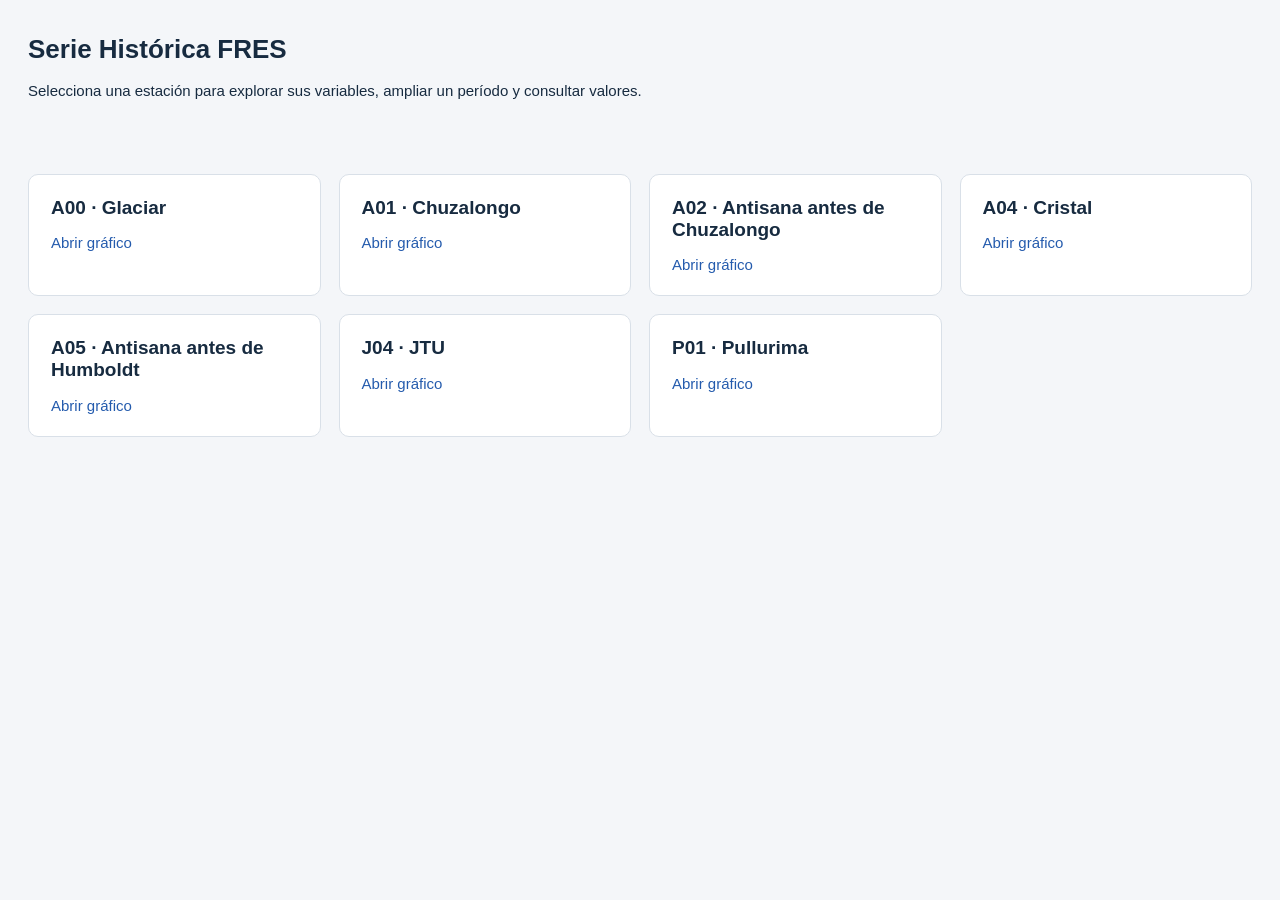
==== index.html @ a8f53382 "Publicar series históricas FRES con visualización Plotly desde CSV" ====
<!doctype html><html lang="es"><head><meta charset="utf-8"><meta name="viewport" content="width=device-width,initial-scale=1"><title>Serie Histórica FRES</title><link rel="stylesheet" href="assets/styles.css"></head><body><header><h1>Serie Histórica FRES</h1><p>Selecciona una estación para explorar sus variables, ampliar un período y consultar valores.</p></header><main><div class="grid"><a class="card" href="A00.html"><h2>A00 · Glaciar</h2><span>Abrir gráfico</span></a><a class="card" href="A01.html"><h2>A01 · Chuzalongo</h2><span>Abrir gráfico</span></a><a class="card" href="A02.html"><h2>A02 · Antisana antes de Chuzalongo</h2><span>Abrir gráfico</span></a><a class="card" href="A04.html"><h2>A04 · Cristal</h2><span>Abrir gráfico</span></a><a class="card" href="A05.html"><h2>A05 · Antisana antes de Humboldt</h2><span>Abrir gráfico</span></a><a class="card" href="J04.html"><h2>J04 · JTU</h2><span>Abrir gráfico</span></a><a class="card" href="P01.html"><h2>P01 · Pullurima</h2><span>Abrir gráfico</span></a></div></main></body></html>
---- assets/styles.css ----
body{margin:0;color:#172b40;background:#f4f6f9;font:15px Arial,sans-serif}header,main{max-width:1500px;margin:auto;padding:20px 28px}header{padding-bottom:8px}a{color:#245bad}h1{font-size:26px;margin:14px 0 8px}p{line-height:1.5}.toolbar{display:flex;flex-wrap:wrap;gap:12px;align-items:end;background:white;padding:16px;border:1px solid #d9e0e8;border-radius:8px;position:sticky;top:0;z-index:20}[hidden]{display:none!important}label{display:grid;gap:6px}button,input{font:inherit;padding:8px 12px;border:1px solid #acb8c8;border-radius:5px;background:white}button{cursor:pointer}button:hover{background:#e8eef9}button:focus-visible,a:focus-visible{outline:3px solid #2563eb;outline-offset:3px}.plot{margin-top:16px;background:white;border:1px solid #d9e0e8;border-radius:8px;min-height:200px}small{color:#536478}.error{color:#a02020}.grid{display:grid;grid-template-columns:repeat(auto-fit,minmax(260px,1fr));gap:18px;margin-top:28px}.card{display:block;background:white;border:1px solid #d9e0e8;border-radius:10px;padding:22px;text-decoration:none;color:inherit}.card:hover{border-color:#2563eb}h2{font-size:19px;margin-top:0}.card span{color:#245bad}@media(max-width:600px){header,main{padding:16px 12px}h1{font-size:23px}.toolbar{position:static;gap:8px}.toolbar input{max-width:140px}}
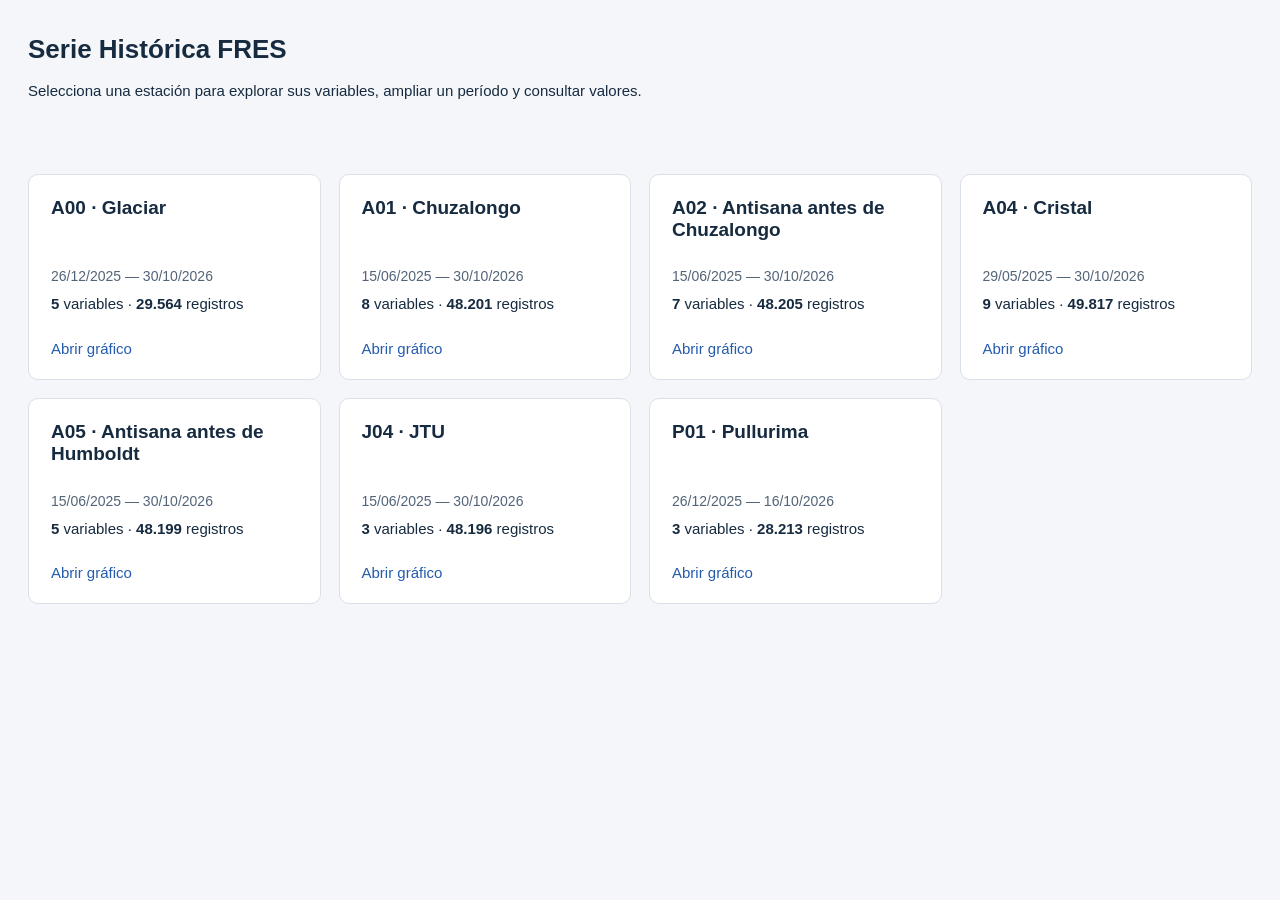
==== commit c3d4ddc6: "Mostrar fechas, variables y registros por estación y recalcular al publicar CSV" ====
--- a/index.html
+++ b/index.html
@@ -1 +1 @@
-<!doctype html><html lang="es"><head><meta charset="utf-8"><meta name="viewport" content="width=device-width,initial-scale=1"><title>Serie Histórica FRES</title><link rel="stylesheet" href="assets/styles.css"></head><body><header><h1>Serie Histórica FRES</h1><p>Selecciona una estación para explorar sus variables, ampliar un período y consultar valores.</p></header><main><div class="grid"><a class="card" href="A00.html"><h2>A00 · Glaciar</h2><span>Abrir gráfico</span></a><a class="card" href="A01.html"><h2>A01 · Chuzalongo</h2><span>Abrir gráfico</span></a><a class="card" href="A02.html"><h2>A02 · Antisana antes de Chuzalongo</h2><span>Abrir gráfico</span></a><a class="card" href="A04.html"><h2>A04 · Cristal</h2><span>Abrir gráfico</span></a><a class="card" href="A05.html"><h2>A05 · Antisana antes de Humboldt</h2><span>Abrir gráfico</span></a><a class="card" href="J04.html"><h2>J04 · JTU</h2><span>Abrir gráfico</span></a><a class="card" href="P01.html"><h2>P01 · Pullurima</h2><span>Abrir gráfico</span></a></div></main></body></html>+<!doctype html><html lang="es"><head><meta charset="utf-8"><meta name="viewport" content="width=device-width,initial-scale=1"><title>Serie Histórica FRES</title><link rel="stylesheet" href="assets/styles.css"></head><body><header><h1>Serie Histórica FRES</h1><p>Selecciona una estación para explorar sus variables, ampliar un período y consultar valores.</p></header><main><div class="grid"><a class="card" href="A00.html"><h2>A00 · Glaciar</h2><div class="card-details"><p class="period">26/12/2025 — 30/10/2026</p><p class="counts"><strong>5</strong> variables · <strong>29.564</strong> registros</p></div><span>Abrir gráfico</span></a><a class="card" href="A01.html"><h2>A01 · Chuzalongo</h2><div class="card-details"><p class="period">15/06/2025 — 30/10/2026</p><p class="counts"><strong>8</strong> variables · <strong>48.201</strong> registros</p></div><span>Abrir gráfico</span></a><a class="card" href="A02.html"><h2>A02 · Antisana antes de Chuzalongo</h2><div class="card-details"><p class="period">15/06/2025 — 30/10/2026</p><p class="counts"><strong>7</strong> variables · <strong>48.205</strong> registros</p></div><span>Abrir gráfico</span></a><a class="card" href="A04.html"><h2>A04 · Cristal</h2><div class="card-details"><p class="period">29/05/2025 — 30/10/2026</p><p class="counts"><strong>9</strong> variables · <strong>49.817</strong> registros</p></div><span>Abrir gráfico</span></a><a class="card" href="A05.html"><h2>A05 · Antisana antes de Humboldt</h2><div class="card-details"><p class="period">15/06/2025 — 30/10/2026</p><p class="counts"><strong>5</strong> variables · <strong>48.199</strong> registros</p></div><span>Abrir gráfico</span></a><a class="card" href="J04.html"><h2>J04 · JTU</h2><div class="card-details"><p class="period">15/06/2025 — 30/10/2026</p><p class="counts"><strong>3</strong> variables · <strong>48.196</strong> registros</p></div><span>Abrir gráfico</span></a><a class="card" href="P01.html"><h2>P01 · Pullurima</h2><div class="card-details"><p class="period">26/12/2025 — 16/10/2026</p><p class="counts"><strong>3</strong> variables · <strong>28.213</strong> registros</p></div><span>Abrir gráfico</span></a></div></main></body></html>
--- a/assets/styles.css
+++ b/assets/styles.css
@@ -1 +1,2 @@
 body{margin:0;color:#172b40;background:#f4f6f9;font:15px Arial,sans-serif}header,main{max-width:1500px;margin:auto;padding:20px 28px}header{padding-bottom:8px}a{color:#245bad}h1{font-size:26px;margin:14px 0 8px}p{line-height:1.5}.toolbar{display:flex;flex-wrap:wrap;gap:12px;align-items:end;background:white;padding:16px;border:1px solid #d9e0e8;border-radius:8px;position:sticky;top:0;z-index:20}[hidden]{display:none!important}label{display:grid;gap:6px}button,input{font:inherit;padding:8px 12px;border:1px solid #acb8c8;border-radius:5px;background:white}button{cursor:pointer}button:hover{background:#e8eef9}button:focus-visible,a:focus-visible{outline:3px solid #2563eb;outline-offset:3px}.plot{margin-top:16px;background:white;border:1px solid #d9e0e8;border-radius:8px;min-height:200px}small{color:#536478}.error{color:#a02020}.grid{display:grid;grid-template-columns:repeat(auto-fit,minmax(260px,1fr));gap:18px;margin-top:28px}.card{display:block;background:white;border:1px solid #d9e0e8;border-radius:10px;padding:22px;text-decoration:none;color:inherit}.card:hover{border-color:#2563eb}h2{font-size:19px;margin-top:0}.card span{color:#245bad}@media(max-width:600px){header,main{padding:16px 12px}h1{font-size:23px}.toolbar{position:static;gap:8px}.toolbar input{max-width:140px}}
+.card{display:flex;flex-direction:column}.card h2{min-height:46px}.card-details{margin:2px 0 18px}.card-details p{margin:6px 0}.period{color:#536478;font-size:14px}.counts{color:#172b40}.card>span{margin-top:auto}
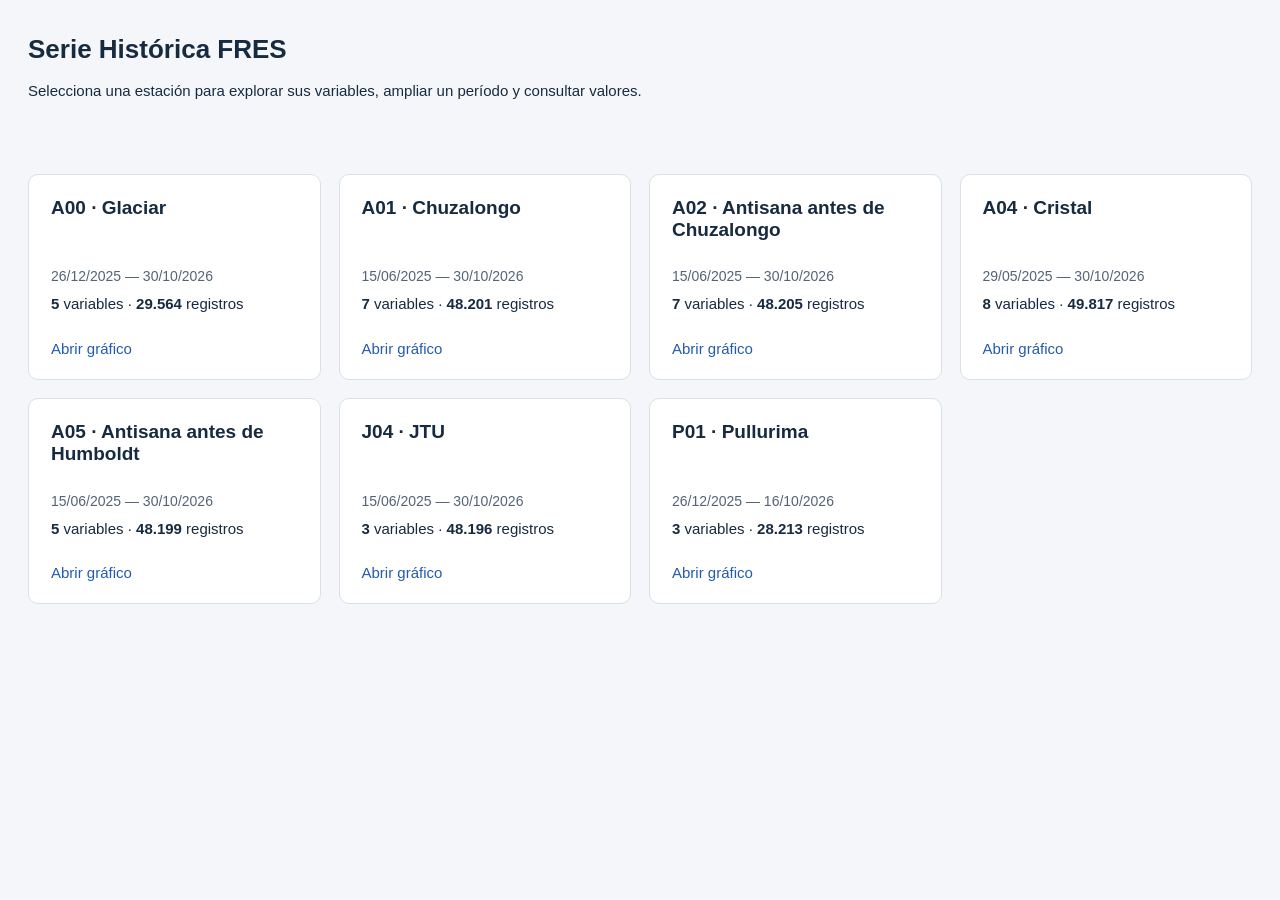
==== commit 29416989: "Mostrar fecha y hora del último cambio de cada CSV en sus gráficos" ====
--- a/index.html
+++ b/index.html
@@ -1 +1 @@
-<!doctype html><html lang="es"><head><meta charset="utf-8"><meta name="viewport" content="width=device-width,initial-scale=1"><title>Serie Histórica FRES</title><link rel="stylesheet" href="assets/styles.css"></head><body><header><h1>Serie Histórica FRES</h1><p>Selecciona una estación para explorar sus variables, ampliar un período y consultar valores.</p></header><main><div class="grid"><a class="card" href="A00.html"><h2>A00 · Glaciar</h2><div class="card-details"><p class="period">26/12/2025 — 30/10/2026</p><p class="counts"><strong>5</strong> variables · <strong>29.564</strong> registros</p></div><span>Abrir gráfico</span></a><a class="card" href="A01.html"><h2>A01 · Chuzalongo</h2><div class="card-details"><p class="period">15/06/2025 — 30/10/2026</p><p class="counts"><strong>8</strong> variables · <strong>48.201</strong> registros</p></div><span>Abrir gráfico</span></a><a class="card" href="A02.html"><h2>A02 · Antisana antes de Chuzalongo</h2><div class="card-details"><p class="period">15/06/2025 — 30/10/2026</p><p class="counts"><strong>7</strong> variables · <strong>48.205</strong> registros</p></div><span>Abrir gráfico</span></a><a class="card" href="A04.html"><h2>A04 · Cristal</h2><div class="card-details"><p class="period">29/05/2025 — 30/10/2026</p><p class="counts"><strong>9</strong> variables · <strong>49.817</strong> registros</p></div><span>Abrir gráfico</span></a><a class="card" href="A05.html"><h2>A05 · Antisana antes de Humboldt</h2><div class="card-details"><p class="period">15/06/2025 — 30/10/2026</p><p class="counts"><strong>5</strong> variables · <strong>48.199</strong> registros</p></div><span>Abrir gráfico</span></a><a class="card" href="J04.html"><h2>J04 · JTU</h2><div class="card-details"><p class="period">15/06/2025 — 30/10/2026</p><p class="counts"><strong>3</strong> variables · <strong>48.196</strong> registros</p></div><span>Abrir gráfico</span></a><a class="card" href="P01.html"><h2>P01 · Pullurima</h2><div class="card-details"><p class="period">26/12/2025 — 16/10/2026</p><p class="counts"><strong>3</strong> variables · <strong>28.213</strong> registros</p></div><span>Abrir gráfico</span></a></div></main></body></html>+<!doctype html><html lang="es"><head><meta charset="utf-8"><meta name="viewport" content="width=device-width,initial-scale=1"><title>Serie Histórica FRES</title><link rel="stylesheet" href="assets/styles.css"></head><body><header><h1>Serie Histórica FRES</h1><p>Selecciona una estación para explorar sus variables, ampliar un período y consultar valores.</p></header><main><div class="grid"><a class="card" href="A00.html"><h2>A00 · Glaciar</h2><div class="card-details"><p class="period">26/12/2025 — 30/10/2026</p><p class="counts"><strong>5</strong> variables · <strong>29.564</strong> registros</p></div><span>Abrir gráfico</span></a><a class="card" href="A01.html"><h2>A01 · Chuzalongo</h2><div class="card-details"><p class="period">15/06/2025 — 30/10/2026</p><p class="counts"><strong>7</strong> variables · <strong>48.201</strong> registros</p></div><span>Abrir gráfico</span></a><a class="card" href="A02.html"><h2>A02 · Antisana antes de Chuzalongo</h2><div class="card-details"><p class="period">15/06/2025 — 30/10/2026</p><p class="counts"><strong>7</strong> variables · <strong>48.205</strong> registros</p></div><span>Abrir gráfico</span></a><a class="card" href="A04.html"><h2>A04 · Cristal</h2><div class="card-details"><p class="period">29/05/2025 — 30/10/2026</p><p class="counts"><strong>8</strong> variables · <strong>49.817</strong> registros</p></div><span>Abrir gráfico</span></a><a class="card" href="A05.html"><h2>A05 · Antisana antes de Humboldt</h2><div class="card-details"><p class="period">15/06/2025 — 30/10/2026</p><p class="counts"><strong>5</strong> variables · <strong>48.199</strong> registros</p></div><span>Abrir gráfico</span></a><a class="card" href="J04.html"><h2>J04 · JTU</h2><div class="card-details"><p class="period">15/06/2025 — 30/10/2026</p><p class="counts"><strong>3</strong> variables · <strong>48.196</strong> registros</p></div><span>Abrir gráfico</span></a><a class="card" href="P01.html"><h2>P01 · Pullurima</h2><div class="card-details"><p class="period">26/12/2025 — 16/10/2026</p><p class="counts"><strong>3</strong> variables · <strong>28.213</strong> registros</p></div><span>Abrir gráfico</span></a></div></main></body></html>
--- a/assets/styles.css
+++ b/assets/styles.css
@@ -1,2 +1,3 @@
 body{margin:0;color:#172b40;background:#f4f6f9;font:15px Arial,sans-serif}header,main{max-width:1500px;margin:auto;padding:20px 28px}header{padding-bottom:8px}a{color:#245bad}h1{font-size:26px;margin:14px 0 8px}p{line-height:1.5}.toolbar{display:flex;flex-wrap:wrap;gap:12px;align-items:end;background:white;padding:16px;border:1px solid #d9e0e8;border-radius:8px;position:sticky;top:0;z-index:20}[hidden]{display:none!important}label{display:grid;gap:6px}button,input{font:inherit;padding:8px 12px;border:1px solid #acb8c8;border-radius:5px;background:white}button{cursor:pointer}button:hover{background:#e8eef9}button:focus-visible,a:focus-visible{outline:3px solid #2563eb;outline-offset:3px}.plot{margin-top:16px;background:white;border:1px solid #d9e0e8;border-radius:8px;min-height:200px}small{color:#536478}.error{color:#a02020}.grid{display:grid;grid-template-columns:repeat(auto-fit,minmax(260px,1fr));gap:18px;margin-top:28px}.card{display:block;background:white;border:1px solid #d9e0e8;border-radius:10px;padding:22px;text-decoration:none;color:inherit}.card:hover{border-color:#2563eb}h2{font-size:19px;margin-top:0}.card span{color:#245bad}@media(max-width:600px){header,main{padding:16px 12px}h1{font-size:23px}.toolbar{position:static;gap:8px}.toolbar input{max-width:140px}}
 .card{display:flex;flex-direction:column}.card h2{min-height:46px}.card-details{margin:2px 0 18px}.card-details p{margin:6px 0}.period{color:#536478;font-size:14px}.counts{color:#172b40}.card>span{margin-top:auto}
+.updated-at{font-size:13px;color:#536478;margin-top:-4px;line-height:1.5}
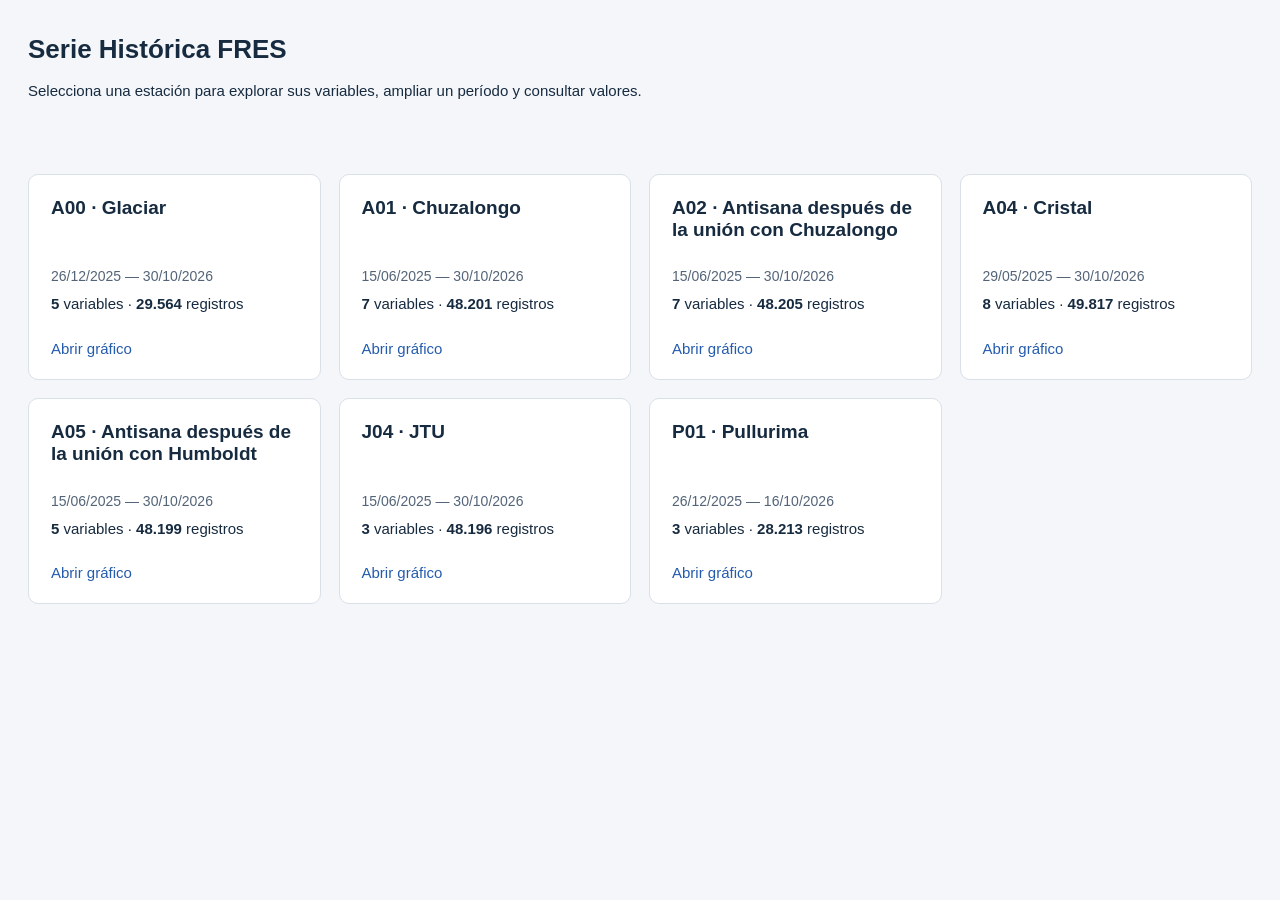
==== commit 4e0456fd: "Corregir nombres de A02 y A05 después de la unión" ====
--- a/index.html
+++ b/index.html
@@ -1 +1 @@
-<!doctype html><html lang="es"><head><meta charset="utf-8"><meta name="viewport" content="width=device-width,initial-scale=1"><title>Serie Histórica FRES</title><link rel="stylesheet" href="assets/styles.css"></head><body><header><h1>Serie Histórica FRES</h1><p>Selecciona una estación para explorar sus variables, ampliar un período y consultar valores.</p></header><main><div class="grid"><a class="card" href="A00.html"><h2>A00 · Glaciar</h2><div class="card-details"><p class="period">26/12/2025 — 30/10/2026</p><p class="counts"><strong>5</strong> variables · <strong>29.564</strong> registros</p></div><span>Abrir gráfico</span></a><a class="card" href="A01.html"><h2>A01 · Chuzalongo</h2><div class="card-details"><p class="period">15/06/2025 — 30/10/2026</p><p class="counts"><strong>7</strong> variables · <strong>48.201</strong> registros</p></div><span>Abrir gráfico</span></a><a class="card" href="A02.html"><h2>A02 · Antisana antes de Chuzalongo</h2><div class="card-details"><p class="period">15/06/2025 — 30/10/2026</p><p class="counts"><strong>7</strong> variables · <strong>48.205</strong> registros</p></div><span>Abrir gráfico</span></a><a class="card" href="A04.html"><h2>A04 · Cristal</h2><div class="card-details"><p class="period">29/05/2025 — 30/10/2026</p><p class="counts"><strong>8</strong> variables · <strong>49.817</strong> registros</p></div><span>Abrir gráfico</span></a><a class="card" href="A05.html"><h2>A05 · Antisana antes de Humboldt</h2><div class="card-details"><p class="period">15/06/2025 — 30/10/2026</p><p class="counts"><strong>5</strong> variables · <strong>48.199</strong> registros</p></div><span>Abrir gráfico</span></a><a class="card" href="J04.html"><h2>J04 · JTU</h2><div class="card-details"><p class="period">15/06/2025 — 30/10/2026</p><p class="counts"><strong>3</strong> variables · <strong>48.196</strong> registros</p></div><span>Abrir gráfico</span></a><a class="card" href="P01.html"><h2>P01 · Pullurima</h2><div class="card-details"><p class="period">26/12/2025 — 16/10/2026</p><p class="counts"><strong>3</strong> variables · <strong>28.213</strong> registros</p></div><span>Abrir gráfico</span></a></div></main></body></html>+<!doctype html><html lang="es"><head><meta charset="utf-8"><meta name="viewport" content="width=device-width,initial-scale=1"><title>Serie Histórica FRES</title><link rel="stylesheet" href="assets/styles.css"></head><body><header><h1>Serie Histórica FRES</h1><p>Selecciona una estación para explorar sus variables, ampliar un período y consultar valores.</p></header><main><div class="grid"><a class="card" href="A00.html"><h2>A00 · Glaciar</h2><div class="card-details"><p class="period">26/12/2025 — 30/10/2026</p><p class="counts"><strong>5</strong> variables · <strong>29.564</strong> registros</p></div><span>Abrir gráfico</span></a><a class="card" href="A01.html"><h2>A01 · Chuzalongo</h2><div class="card-details"><p class="period">15/06/2025 — 30/10/2026</p><p class="counts"><strong>7</strong> variables · <strong>48.201</strong> registros</p></div><span>Abrir gráfico</span></a><a class="card" href="A02.html"><h2>A02 · Antisana después de la unión con Chuzalongo</h2><div class="card-details"><p class="period">15/06/2025 — 30/10/2026</p><p class="counts"><strong>7</strong> variables · <strong>48.205</strong> registros</p></div><span>Abrir gráfico</span></a><a class="card" href="A04.html"><h2>A04 · Cristal</h2><div class="card-details"><p class="period">29/05/2025 — 30/10/2026</p><p class="counts"><strong>8</strong> variables · <strong>49.817</strong> registros</p></div><span>Abrir gráfico</span></a><a class="card" href="A05.html"><h2>A05 · Antisana después de la unión con Humboldt</h2><div class="card-details"><p class="period">15/06/2025 — 30/10/2026</p><p class="counts"><strong>5</strong> variables · <strong>48.199</strong> registros</p></div><span>Abrir gráfico</span></a><a class="card" href="J04.html"><h2>J04 · JTU</h2><div class="card-details"><p class="period">15/06/2025 — 30/10/2026</p><p class="counts"><strong>3</strong> variables · <strong>48.196</strong> registros</p></div><span>Abrir gráfico</span></a><a class="card" href="P01.html"><h2>P01 · Pullurima</h2><div class="card-details"><p class="period">26/12/2025 — 16/10/2026</p><p class="counts"><strong>3</strong> variables · <strong>28.213</strong> registros</p></div><span>Abrir gráfico</span></a></div></main></body></html>
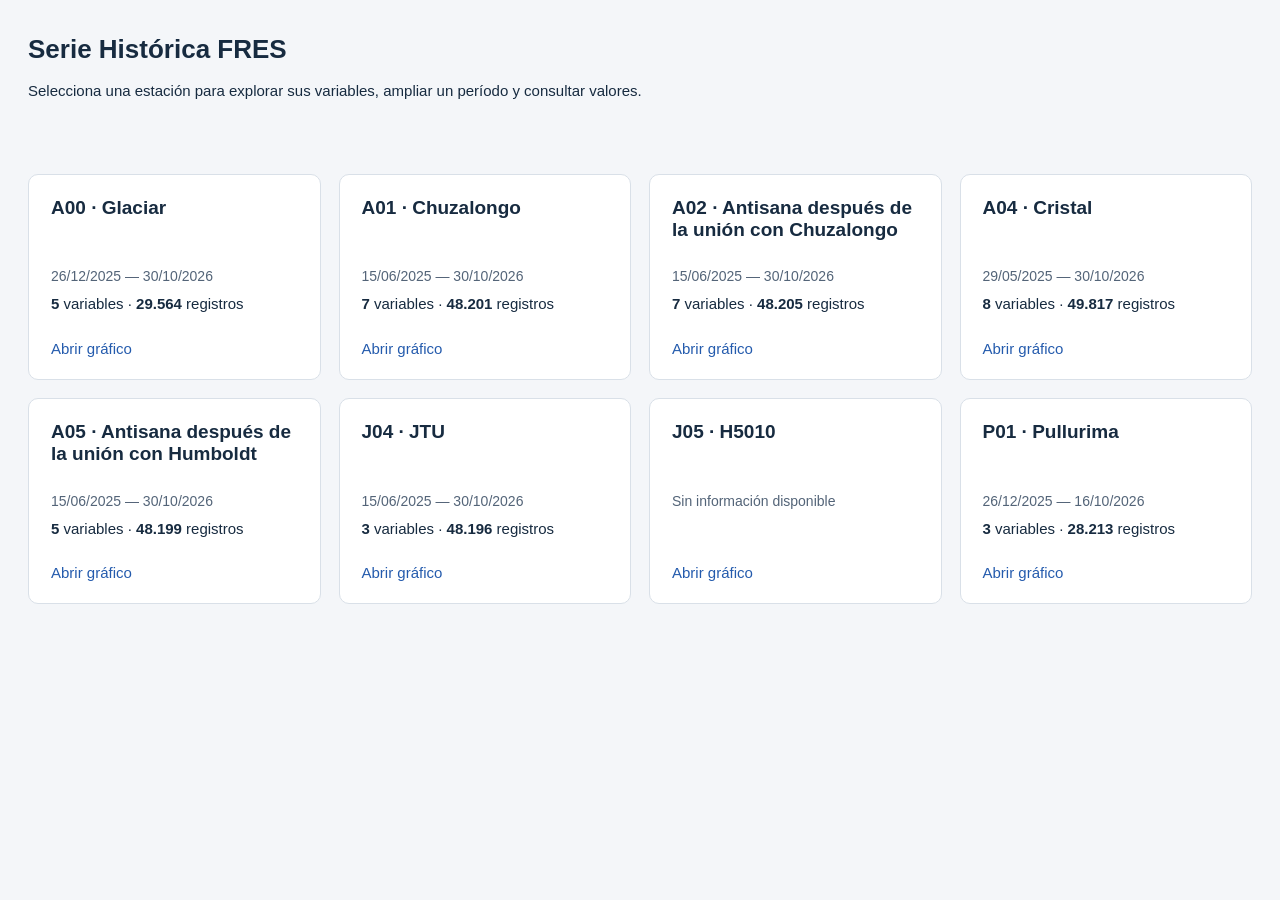
==== commit 6354c00f: "Preparar J05 H5010 con estado sin información y publicación automática" ====
--- a/index.html
+++ b/index.html
@@ -1 +1 @@
-<!doctype html><html lang="es"><head><meta charset="utf-8"><meta name="viewport" content="width=device-width,initial-scale=1"><title>Serie Histórica FRES</title><link rel="stylesheet" href="assets/styles.css"></head><body><header><h1>Serie Histórica FRES</h1><p>Selecciona una estación para explorar sus variables, ampliar un período y consultar valores.</p></header><main><div class="grid"><a class="card" href="A00.html"><h2>A00 · Glaciar</h2><div class="card-details"><p class="period">26/12/2025 — 30/10/2026</p><p class="counts"><strong>5</strong> variables · <strong>29.564</strong> registros</p></div><span>Abrir gráfico</span></a><a class="card" href="A01.html"><h2>A01 · Chuzalongo</h2><div class="card-details"><p class="period">15/06/2025 — 30/10/2026</p><p class="counts"><strong>7</strong> variables · <strong>48.201</strong> registros</p></div><span>Abrir gráfico</span></a><a class="card" href="A02.html"><h2>A02 · Antisana después de la unión con Chuzalongo</h2><div class="card-details"><p class="period">15/06/2025 — 30/10/2026</p><p class="counts"><strong>7</strong> variables · <strong>48.205</strong> registros</p></div><span>Abrir gráfico</span></a><a class="card" href="A04.html"><h2>A04 · Cristal</h2><div class="card-details"><p class="period">29/05/2025 — 30/10/2026</p><p class="counts"><strong>8</strong> variables · <strong>49.817</strong> registros</p></div><span>Abrir gráfico</span></a><a class="card" href="A05.html"><h2>A05 · Antisana después de la unión con Humboldt</h2><div class="card-details"><p class="period">15/06/2025 — 30/10/2026</p><p class="counts"><strong>5</strong> variables · <strong>48.199</strong> registros</p></div><span>Abrir gráfico</span></a><a class="card" href="J04.html"><h2>J04 · JTU</h2><div class="card-details"><p class="period">15/06/2025 — 30/10/2026</p><p class="counts"><strong>3</strong> variables · <strong>48.196</strong> registros</p></div><span>Abrir gráfico</span></a><a class="card" href="P01.html"><h2>P01 · Pullurima</h2><div class="card-details"><p class="period">26/12/2025 — 16/10/2026</p><p class="counts"><strong>3</strong> variables · <strong>28.213</strong> registros</p></div><span>Abrir gráfico</span></a></div></main></body></html>+<!doctype html><html lang="es"><head><meta charset="utf-8"><meta name="viewport" content="width=device-width,initial-scale=1"><title>Serie Histórica FRES</title><link rel="stylesheet" href="assets/styles.css"></head><body><header><h1>Serie Histórica FRES</h1><p>Selecciona una estación para explorar sus variables, ampliar un período y consultar valores.</p></header><main><div class="grid"><a class="card" href="A00.html"><h2>A00 · Glaciar</h2><div class="card-details"><p class="period">26/12/2025 — 30/10/2026</p><p class="counts"><strong>5</strong> variables · <strong>29.564</strong> registros</p></div><span>Abrir gráfico</span></a><a class="card" href="A01.html"><h2>A01 · Chuzalongo</h2><div class="card-details"><p class="period">15/06/2025 — 30/10/2026</p><p class="counts"><strong>7</strong> variables · <strong>48.201</strong> registros</p></div><span>Abrir gráfico</span></a><a class="card" href="A02.html"><h2>A02 · Antisana después de la unión con Chuzalongo</h2><div class="card-details"><p class="period">15/06/2025 — 30/10/2026</p><p class="counts"><strong>7</strong> variables · <strong>48.205</strong> registros</p></div><span>Abrir gráfico</span></a><a class="card" href="A04.html"><h2>A04 · Cristal</h2><div class="card-details"><p class="period">29/05/2025 — 30/10/2026</p><p class="counts"><strong>8</strong> variables · <strong>49.817</strong> registros</p></div><span>Abrir gráfico</span></a><a class="card" href="A05.html"><h2>A05 · Antisana después de la unión con Humboldt</h2><div class="card-details"><p class="period">15/06/2025 — 30/10/2026</p><p class="counts"><strong>5</strong> variables · <strong>48.199</strong> registros</p></div><span>Abrir gráfico</span></a><a class="card" href="J04.html"><h2>J04 · JTU</h2><div class="card-details"><p class="period">15/06/2025 — 30/10/2026</p><p class="counts"><strong>3</strong> variables · <strong>48.196</strong> registros</p></div><span>Abrir gráfico</span></a><a class="card" href="J05.html"><h2>J05 · H5010</h2><div class="card-details"><p class="period">Sin información disponible</p></div><span>Abrir gráfico</span></a><a class="card" href="P01.html"><h2>P01 · Pullurima</h2><div class="card-details"><p class="period">26/12/2025 — 16/10/2026</p><p class="counts"><strong>3</strong> variables · <strong>28.213</strong> registros</p></div><span>Abrir gráfico</span></a></div></main></body></html>
